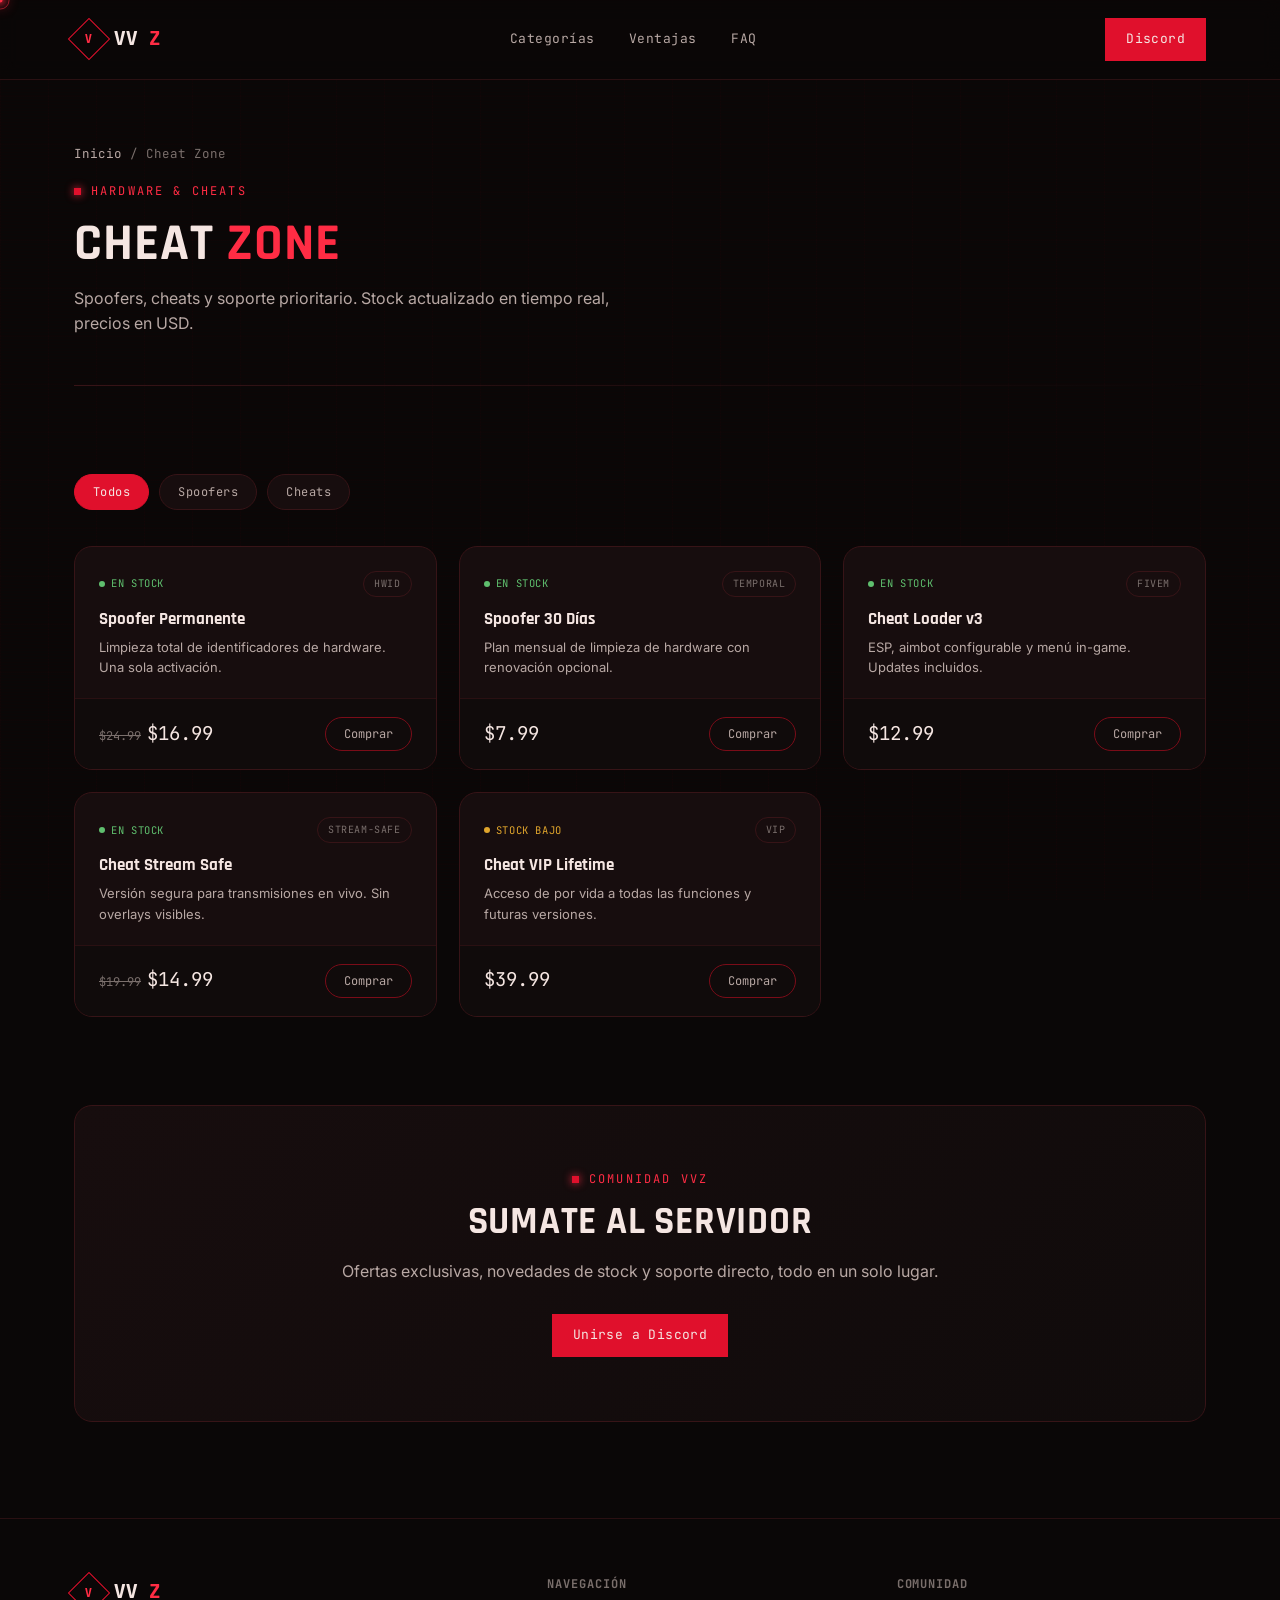
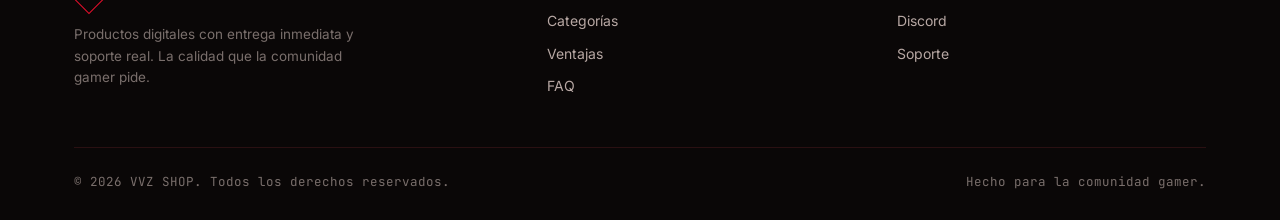
==== cheat-zone.html @ 2f13028e "Add files via upload" ====
<!DOCTYPE html>
<html lang="es">
<head>
<meta charset="UTF-8">
<meta name="viewport" content="width=device-width, initial-scale=1.0">
<title>Cheat Zone — VVZ Store</title>
<meta name="description" content="Spoofers, cheats y soporte prioritario. Catálogo Cheat Zone de VVZ Store.">
<link rel="preconnect" href="https://fonts.googleapis.com">
<link rel="preconnect" href="https://fonts.gstatic.com" crossorigin>
<link href="https://fonts.googleapis.com/css2?family=Rajdhani:wght@500;600;700&family=Inter:wght@400;500;600;700&family=JetBrains+Mono:wght@400;500;700&display=swap" rel="stylesheet">
<link rel="stylesheet" href="shared.css">
</head>
<body>

<canvas id="trail" style="position:fixed;inset:0;pointer-events:none;z-index:9998;"></canvas>
<div class="glow-cursor" id="glow"></div>

<header>
  <nav class="nav">
    <a href="index.html" class="logo"><span class="mark"><span>V</span></span>VV<b>Z</b></a>
    <div class="nav-links">
      <a href="index.html#categorias">Categorías</a>
      <a href="index.html#ventajas">Ventajas</a>
      <a href="index.html#faq">FAQ</a>
    </div>
    <div class="nav-cta">
      <a href="https://discord.gg/fgKE6gKw79" target="_blank" rel="noopener" class="btn btn-fill">Discord</a>
    </div>
  </nav>
</header>

<main>

  <section class="page-hero">
    <div class="wrap">
      <div class="breadcrumb"><a href="index.html">Inicio</a> / Cheat Zone</div>
      <div class="eyebrow">Hardware &amp; Cheats</div>
      <h1>Cheat <em style="font-style:normal;color:var(--red-bright);">Zone</em></h1>
      <p>Spoofers, cheats y soporte prioritario. Stock actualizado en tiempo real, precios en USD.</p>
    </div>
  </section>

  <div class="wrap"><div class="divider"></div></div>

  <section>
    <div class="wrap">
      <div class="filter-bar">
        <button class="filter-btn active" data-filter="all">Todos</button>
        <button class="filter-btn" data-filter="spoofers">Spoofers</button>
        <button class="filter-btn" data-filter="cheats">Cheats</button>
      </div>

      <div class="product-grid">

        <div class="product-card" data-cat="spoofers">
          <div class="product-top">
            <div class="product-status">
              <span class="stock">En stock</span>
              <span class="badge">HWID</span>
            </div>
            <h4>Spoofer Permanente</h4>
            <p class="desc">Limpieza total de identificadores de hardware. Una sola activación.</p>
          </div>
          <div class="product-bottom">
            <div class="price"><span>$24.99</span>$16.99</div>
            <button class="buy-btn">Comprar</button>
          </div>
        </div>

        <div class="product-card" data-cat="spoofers">
          <div class="product-top">
            <div class="product-status">
              <span class="stock">En stock</span>
              <span class="badge">Temporal</span>
            </div>
            <h4>Spoofer 30 Días</h4>
            <p class="desc">Plan mensual de limpieza de hardware con renovación opcional.</p>
          </div>
          <div class="product-bottom">
            <div class="price">$7.99</div>
            <button class="buy-btn">Comprar</button>
          </div>
        </div>

        <div class="product-card" data-cat="cheats">
          <div class="product-top">
            <div class="product-status">
              <span class="stock">En stock</span>
              <span class="badge">FiveM</span>
            </div>
            <h4>Cheat Loader v3</h4>
            <p class="desc">ESP, aimbot configurable y menú in-game. Updates incluidos.</p>
          </div>
          <div class="product-bottom">
            <div class="price">$12.99</div>
            <button class="buy-btn">Comprar</button>
          </div>
        </div>

        <div class="product-card" data-cat="cheats">
          <div class="product-top">
            <div class="product-status">
              <span class="stock">En stock</span>
              <span class="badge">Stream-safe</span>
            </div>
            <h4>Cheat Stream Safe</h4>
            <p class="desc">Versión segura para transmisiones en vivo. Sin overlays visibles.</p>
          </div>
          <div class="product-bottom">
            <div class="price"><span>$19.99</span>$14.99</div>
            <button class="buy-btn">Comprar</button>
          </div>
        </div>

        <div class="product-card" data-cat="cheats">
          <div class="product-top">
            <div class="product-status">
              <span class="stock low">Stock bajo</span>
              <span class="badge">VIP</span>
            </div>
            <h4>Cheat VIP Lifetime</h4>
            <p class="desc">Acceso de por vida a todas las funciones y futuras versiones.</p>
          </div>
          <div class="product-bottom">
            <div class="price">$39.99</div>
            <button class="buy-btn">Comprar</button>
          </div>
        </div>

      </div>
    </div>
  </section>

  <div class="wrap" style="padding-bottom:96px;">
    <div class="cta-band" style="border:1px solid var(--line); background:linear-gradient(135deg, var(--surface), var(--bg-soft)); padding:64px 56px; text-align:center; position:relative; overflow:hidden; border-radius:18px;">
      <div class="eyebrow" style="justify-content:center;">Comunidad VVZ</div>
      <h2 style="font-size:clamp(26px,4vw,38px);margin:14px 0 16px;">Sumate al servidor</h2>
      <p style="color:var(--text-dim);margin-bottom:30px;">Ofertas exclusivas, novedades de stock y soporte directo, todo en un solo lugar.</p>
      <a href="https://discord.gg/fgKE6gKw79" target="_blank" rel="noopener" class="btn btn-fill">Unirse a Discord</a>
    </div>
  </div>

</main>

<footer>
  <div class="wrap">
    <div class="footer-grid">
      <div class="footer-brand">
        <a href="index.html" class="logo"><span class="mark"><span>V</span></span>VV<b>Z</b></a>
        <p>Productos digitales con entrega inmediata y soporte real. La calidad que la comunidad gamer pide.</p>
      </div>
      <div class="footer-col">
        <h5>Navegación</h5>
        <a href="index.html#categorias">Categorías</a>
        <a href="index.html#ventajas">Ventajas</a>
        <a href="index.html#faq">FAQ</a>
      </div>
      <div class="footer-col">
        <h5>Comunidad</h5>
        <a href="https://discord.gg/fgKE6gKw79" target="_blank" rel="noopener">Discord</a>
        <a href="#">Soporte</a>
      </div>
    </div>
    <div class="footer-bottom">
      <span>© 2026 VVZ SHOP. Todos los derechos reservados.</span>
      <span>Hecho para la comunidad gamer.</span>
    </div>
  </div>
</footer>

<script src="shared.js"></script>

</body>
</html>
---- shared.css ----
:root{
  --bg: #0a0707;
  --bg-soft: #100b0b;
  --surface: #170d0e;
  --surface-2: #1d1011;
  --line: #371417;
  --line-soft: #2a1012;
  --maroon: #7a0c18;
  --maroon-deep: #4a0710;
  --red: #e0102c;
  --red-bright: #ff2c44;
  --text: #f5e6e2;
  --text-dim: #b8a8a4;
  --text-mute: #7a6f6c;
  --mono: 'JetBrains Mono', monospace;
  --display: 'Rajdhani', sans-serif;
  --body: 'Inter', sans-serif;
}

*{margin:0;padding:0;box-sizing:border-box;}

html{scroll-behavior:smooth;}

body{
  background:var(--bg);
  color:var(--text);
  font-family:var(--body);
  line-height:1.6;
  overflow-x:hidden;
  position:relative;
}

/* signature ambient background: scanlines + grid + glow */
body::before{
  content:"";
  position:fixed;
  inset:0;
  background-image:
    repeating-linear-gradient(0deg, rgba(224,16,44,0.025) 0px, rgba(224,16,44,0.025) 1px, transparent 1px, transparent 3px),
    linear-gradient(rgba(122,12,24,0.07) 1px, transparent 1px),
    linear-gradient(90deg, rgba(122,12,24,0.07) 1px, transparent 1px);
  background-size: 100% 3px, 48px 48px, 48px 48px;
  pointer-events:none;
  z-index:1;
  opacity:0.6;
}

body{cursor:none;}

.glow-cursor{
  position:fixed;
  width:5px;
  height:5px;
  border-radius:50%;
  background:var(--red-bright);
  box-shadow:
    0 0 6px 1px rgba(255,44,68,0.9),
    0 0 13px 4px rgba(255,44,68,0.45);
  pointer-events:none;
  z-index:9999;
  transform:translate(-50%,-50%);
  transition:transform .08s ease-out, opacity .2s;
}
.glow-cursor::after{
  content:"";
  position:absolute;
  top:50%;left:50%;
  width:16px;height:16px;
  border:1px solid rgba(255,44,68,0.5);
  border-radius:50%;
  transform:translate(-50%,-50%);
}

@media (hover: none), (max-width: 720px){
  body{cursor:auto;}
  .glow-cursor{display:none;}
  #trail{display:none;}
}

a{color:inherit;text-decoration:none;}
ul{list-style:none;}
img{max-width:100%;display:block;}

.wrap{
  max-width:1180px;
  margin:0 auto;
  padding:0 24px;
  position:relative;
  z-index:2;
}

.eyebrow{
  font-family:var(--mono);
  font-size:12px;
  letter-spacing:.18em;
  text-transform:uppercase;
  color:var(--red-bright);
  display:flex;
  align-items:center;
  gap:10px;
}
.eyebrow::before{
  content:"";
  width:7px;height:7px;
  background:var(--red);
  box-shadow:0 0 8px var(--red-bright);
  display:inline-block;
}

h1,h2,h3,h4{
  font-family:var(--display);
  font-weight:700;
  text-transform:uppercase;
  letter-spacing:.02em;
  line-height:1.05;
}

/* ---------- HEADER ---------- */
header{
  position:sticky;
  top:0;
  z-index:50;
  background:rgba(10,7,7,0.82);
  backdrop-filter:blur(10px);
  border-bottom:1px solid var(--line-soft);
}
.nav{
  display:flex;
  align-items:center;
  justify-content:space-between;
  padding:18px 24px;
  max-width:1180px;
  margin:0 auto;
}
.logo{
  font-family:var(--display);
  font-weight:700;
  font-size:22px;
  letter-spacing:.06em;
  display:flex;
  align-items:center;
  gap:10px;
}
.logo .mark{
  width:30px;height:30px;
  border:1.5px solid var(--red);
  display:flex;
  align-items:center;
  justify-content:center;
  font-size:13px;
  color:var(--red-bright);
  position:relative;
  transform:rotate(45deg);
}
.logo .mark span{transform:rotate(-45deg);}
.logo b{color:var(--red-bright);}

.nav-links{
  display:flex;
  gap:34px;
  font-family:var(--mono);
  font-size:13px;
  letter-spacing:.04em;
}
.nav-links a{
  color:var(--text-dim);
  transition:color .2s;
  position:relative;
  padding:4px 0;
}
.nav-links a:hover, .nav-links a:focus-visible{color:var(--text);}
.nav-links a::after{
  content:"";
  position:absolute;
  left:0;bottom:0;
  width:0;height:1px;
  background:var(--red);
  transition:width .25s;
}
.nav-links a:hover::after{width:100%;}
.nav-links a.active{color:var(--text);}
.nav-links a.active::after{width:100%;}

.nav-cta{
  display:flex;
  align-items:center;
  gap:16px;
}

.btn{
  font-family:var(--mono);
  font-size:13px;
  letter-spacing:.03em;
  padding:10px 20px;
  border:1px solid var(--red);
  color:var(--text);
  background:transparent;
  cursor:pointer;
  transition:all .2s;
  display:inline-flex;
  align-items:center;
  gap:8px;
  white-space:nowrap;
}
.btn:hover, .btn:focus-visible{
  background:var(--red);
  box-shadow:0 0 22px rgba(224,16,44,0.45);
}
.btn-fill{
  background:var(--red);
  border-color:var(--red);
}
.btn-fill:hover{
  background:var(--red-bright);
  border-color:var(--red-bright);
}
.btn-ghost{
  border-color:var(--line);
  color:var(--text-dim);
}
.btn-ghost:hover{
  background:var(--surface-2);
  border-color:var(--maroon);
  color:var(--text);
  box-shadow:none;
}

.menu-toggle{display:none;}

/* ---------- SECTION SHELL ---------- */
section{padding:88px 0;position:relative;}
.section-head{
  margin-bottom:48px;
  max-width:640px;
}
.section-head h2{
  font-size:clamp(28px,4vw,40px);
  margin:14px 0 14px;
}
.section-head p{color:var(--text-dim);font-size:16px;}

.divider{
  height:1px;
  background:linear-gradient(90deg, var(--line), transparent);
}

/* ---------- PAGE HEADER (catalog pages) ---------- */
.page-hero{
  padding:64px 0 48px;
  position:relative;
}
.page-hero h1{
  font-size:clamp(34px,5vw,52px);
  margin:16px 0 14px;
}
.page-hero p{
  color:var(--text-dim);
  font-size:16px;
  max-width:560px;
}
.breadcrumb{
  font-family:var(--mono);
  font-size:12.5px;
  color:var(--text-mute);
  margin-bottom:18px;
  display:flex;
  align-items:center;
  gap:8px;
}
.breadcrumb a{color:var(--text-dim);transition:color .2s;}
.breadcrumb a:hover{color:var(--red-bright);}

/* ---------- PRODUCT CARDS (rounded) ---------- */
.filter-bar{
  display:flex;
  gap:10px;
  margin-bottom:36px;
  flex-wrap:wrap;
}
.filter-btn{
  font-family:var(--mono);
  font-size:12px;
  letter-spacing:.04em;
  padding:9px 18px;
  border-radius:999px;
  border:1px solid var(--line);
  background:var(--surface);
  color:var(--text-dim);
  cursor:pointer;
  transition:all .2s;
}
.filter-btn:hover{border-color:var(--maroon);color:var(--text);}
.filter-btn.active{
  background:var(--red);
  border-color:var(--red);
  color:var(--text);
}

.product-grid{
  display:grid;
  grid-template-columns:repeat(3,1fr);
  gap:22px;
}
.product-card{
  background:var(--surface);
  border:1px solid var(--line);
  border-radius:18px;
  overflow:hidden;
  transition:border-color .25s, transform .2s;
  display:flex;
  flex-direction:column;
}
.product-card:hover{border-color:var(--red);transform:translateY(-3px);}
.product-top{
  padding:24px 24px 0;
  flex:1;
}
.product-status{
  display:flex;
  justify-content:space-between;
  align-items:center;
  margin-bottom:14px;
}
.stock{
  font-family:var(--mono);
  font-size:10.5px;
  letter-spacing:.06em;
  text-transform:uppercase;
  color:#5fbf6e;
  display:flex;
  align-items:center;
  gap:6px;
}
.stock::before{content:"";width:6px;height:6px;border-radius:50%;background:#5fbf6e;}
.stock.low{color:#e0a52c;}
.stock.low::before{background:#e0a52c;}
.badge{
  font-family:var(--mono);
  font-size:10px;
  letter-spacing:.06em;
  text-transform:uppercase;
  color:var(--text-mute);
  border:1px solid var(--line);
  border-radius:999px;
  padding:4px 10px;
}
.product-card h4{
  font-size:17px;
  margin-bottom:8px;
  letter-spacing:0;
  text-transform:none;
  font-family:var(--display);
  font-weight:700;
}
.product-card .desc{
  font-size:13px;
  color:var(--text-dim);
  margin-bottom:20px;
  min-height:36px;
}
.product-bottom{
  display:flex;
  align-items:center;
  justify-content:space-between;
  padding:18px 24px;
  border-top:1px solid var(--line-soft);
  background:var(--bg-soft);
}
.price{
  font-family:var(--mono);
  font-size:19px;
  color:var(--text);
}
.price span{
  font-size:12px;
  color:var(--text-mute);
  text-decoration:line-through;
  margin-right:6px;
}
.buy-btn{
  font-family:var(--mono);
  font-size:12px;
  padding:8px 18px;
  border-radius:999px;
  background:transparent;
  border:1px solid var(--maroon);
  color:var(--text-dim);
  cursor:pointer;
  transition:all .2s;
}
.buy-btn:hover{background:var(--red);border-color:var(--red);color:#fff;}

/* ---------- FOOTER ---------- */
footer{
  border-top:1px solid var(--line-soft);
  padding:56px 0 28px;
}
.footer-grid{
  display:grid;
  grid-template-columns:1.4fr 1fr 1fr;
  gap:40px;
  margin-bottom:40px;
}
.footer-brand p{color:var(--text-mute);font-size:13.5px;margin-top:14px;max-width:280px;}
.footer-col h5{
  font-family:var(--mono);
  font-size:12px;
  letter-spacing:.08em;
  text-transform:uppercase;
  color:var(--text-mute);
  margin-bottom:16px;
}
.footer-col a{
  display:block;
  color:var(--text-dim);
  font-size:14px;
  margin-bottom:10px;
  transition:color .2s;
}
.footer-col a:hover{color:var(--red-bright);}
.footer-bottom{
  border-top:1px solid var(--line-soft);
  padding-top:24px;
  display:flex;
  justify-content:space-between;
  font-size:12.5px;
  color:var(--text-mute);
  font-family:var(--mono);
}

/* ---------- FOCUS / A11Y ---------- */
a:focus-visible, button:focus-visible{
  outline:2px solid var(--red-bright);
  outline-offset:2px;
}

@media (prefers-reduced-motion: reduce){
  *{animation:none !important; transition:none !important;}
}

/* ---------- RESPONSIVE ---------- */
@media (max-width: 980px){
  .footer-grid{grid-template-columns:1fr;gap:28px;}
  .product-grid{grid-template-columns:repeat(2,1fr);}
}
@media (max-width: 720px){
  .nav-links{display:none;}
  .product-grid{grid-template-columns:1fr;}
}
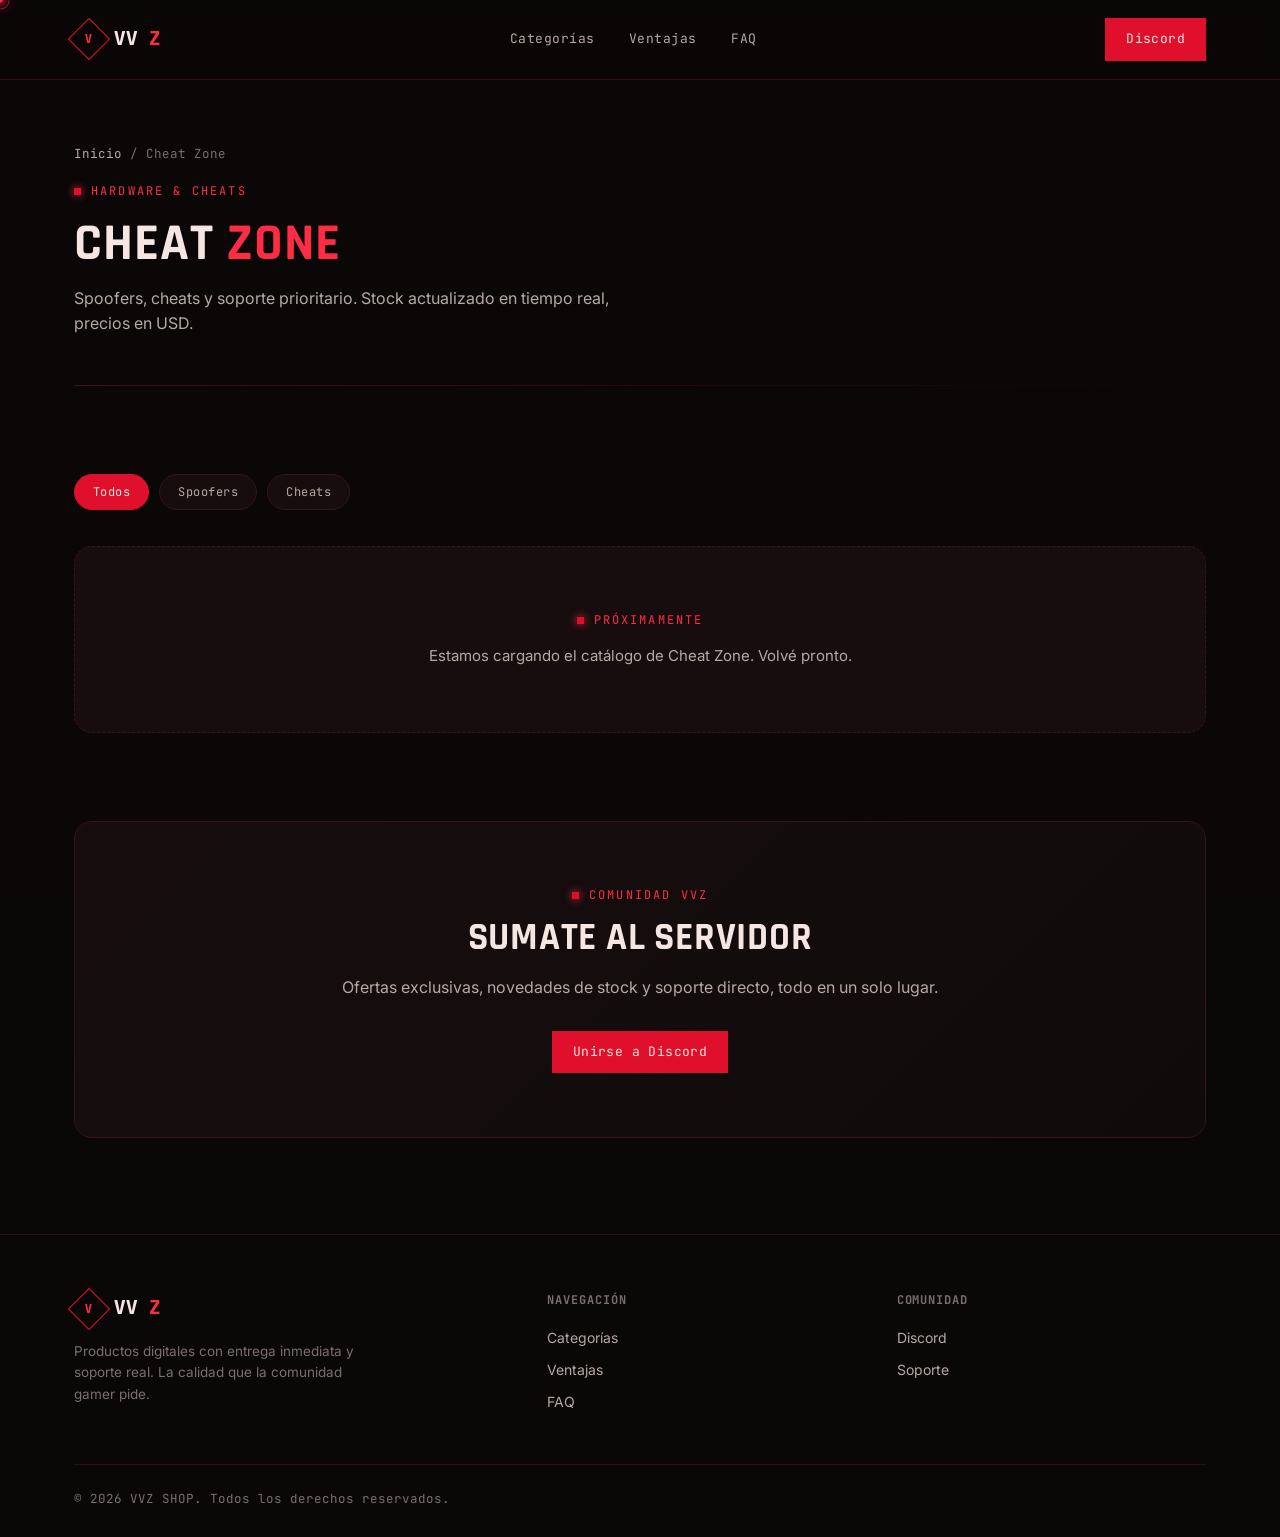
==== commit b129d440: "Add files via upload" ====
--- a/cheat-zone.html
+++ b/cheat-zone.html
@@ -24,7 +24,7 @@
       <a href="index.html#faq">FAQ</a>
     </div>
     <div class="nav-cta">
-      <a href="https://discord.gg/fgKE6gKw79" target="_blank" rel="noopener" class="btn btn-fill">Discord</a>
+      <a href="https://discord.gg/AFREHdbmTz" target="_blank" rel="noopener" class="btn btn-fill">Discord</a>
     </div>
   </nav>
 </header>
@@ -51,82 +51,10 @@
       </div>
 
       <div class="product-grid">
-
-        <div class="product-card" data-cat="spoofers">
-          <div class="product-top">
-            <div class="product-status">
-              <span class="stock">En stock</span>
-              <span class="badge">HWID</span>
-            </div>
-            <h4>Spoofer Permanente</h4>
-            <p class="desc">Limpieza total de identificadores de hardware. Una sola activación.</p>
-          </div>
-          <div class="product-bottom">
-            <div class="price"><span>$24.99</span>$16.99</div>
-            <button class="buy-btn">Comprar</button>
-          </div>
+        <div class="empty-state">
+          <div class="eyebrow" style="justify-content:center;">Próximamente</div>
+          <p>Estamos cargando el catálogo de Cheat Zone. Volvé pronto.</p>
         </div>
-
-        <div class="product-card" data-cat="spoofers">
-          <div class="product-top">
-            <div class="product-status">
-              <span class="stock">En stock</span>
-              <span class="badge">Temporal</span>
-            </div>
-            <h4>Spoofer 30 Días</h4>
-            <p class="desc">Plan mensual de limpieza de hardware con renovación opcional.</p>
-          </div>
-          <div class="product-bottom">
-            <div class="price">$7.99</div>
-            <button class="buy-btn">Comprar</button>
-          </div>
-        </div>
-
-        <div class="product-card" data-cat="cheats">
-          <div class="product-top">
-            <div class="product-status">
-              <span class="stock">En stock</span>
-              <span class="badge">FiveM</span>
-            </div>
-            <h4>Cheat Loader v3</h4>
-            <p class="desc">ESP, aimbot configurable y menú in-game. Updates incluidos.</p>
-          </div>
-          <div class="product-bottom">
-            <div class="price">$12.99</div>
-            <button class="buy-btn">Comprar</button>
-          </div>
-        </div>
-
-        <div class="product-card" data-cat="cheats">
-          <div class="product-top">
-            <div class="product-status">
-              <span class="stock">En stock</span>
-              <span class="badge">Stream-safe</span>
-            </div>
-            <h4>Cheat Stream Safe</h4>
-            <p class="desc">Versión segura para transmisiones en vivo. Sin overlays visibles.</p>
-          </div>
-          <div class="product-bottom">
-            <div class="price"><span>$19.99</span>$14.99</div>
-            <button class="buy-btn">Comprar</button>
-          </div>
-        </div>
-
-        <div class="product-card" data-cat="cheats">
-          <div class="product-top">
-            <div class="product-status">
-              <span class="stock low">Stock bajo</span>
-              <span class="badge">VIP</span>
-            </div>
-            <h4>Cheat VIP Lifetime</h4>
-            <p class="desc">Acceso de por vida a todas las funciones y futuras versiones.</p>
-          </div>
-          <div class="product-bottom">
-            <div class="price">$39.99</div>
-            <button class="buy-btn">Comprar</button>
-          </div>
-        </div>
-
       </div>
     </div>
   </section>
@@ -136,7 +64,7 @@
       <div class="eyebrow" style="justify-content:center;">Comunidad VVZ</div>
       <h2 style="font-size:clamp(26px,4vw,38px);margin:14px 0 16px;">Sumate al servidor</h2>
       <p style="color:var(--text-dim);margin-bottom:30px;">Ofertas exclusivas, novedades de stock y soporte directo, todo en un solo lugar.</p>
-      <a href="https://discord.gg/fgKE6gKw79" target="_blank" rel="noopener" class="btn btn-fill">Unirse a Discord</a>
+      <a href="https://discord.gg/AFREHdbmTz" target="_blank" rel="noopener" class="btn btn-fill">Unirse a Discord</a>
     </div>
   </div>
 
@@ -157,13 +85,12 @@
       </div>
       <div class="footer-col">
         <h5>Comunidad</h5>
-        <a href="https://discord.gg/fgKE6gKw79" target="_blank" rel="noopener">Discord</a>
+        <a href="https://discord.gg/AFREHdbmTz" target="_blank" rel="noopener">Discord</a>
         <a href="#">Soporte</a>
       </div>
     </div>
     <div class="footer-bottom">
       <span>© 2026 VVZ SHOP. Todos los derechos reservados.</span>
-      <span>Hecho para la comunidad gamer.</span>
     </div>
   </div>
 </footer>
--- a/shared.css
+++ b/shared.css
@@ -301,6 +301,16 @@
   grid-template-columns:repeat(3,1fr);
   gap:22px;
 }
+.empty-state{
+  grid-column:1 / -1;
+  border:1px dashed var(--line);
+  border-radius:18px;
+  padding:64px 32px;
+  text-align:center;
+  background:var(--surface);
+}
+.empty-state .eyebrow{margin-bottom:14px;}
+.empty-state p{color:var(--text-dim);font-size:15px;}
 .product-card{
   background:var(--surface);
   border:1px solid var(--line);
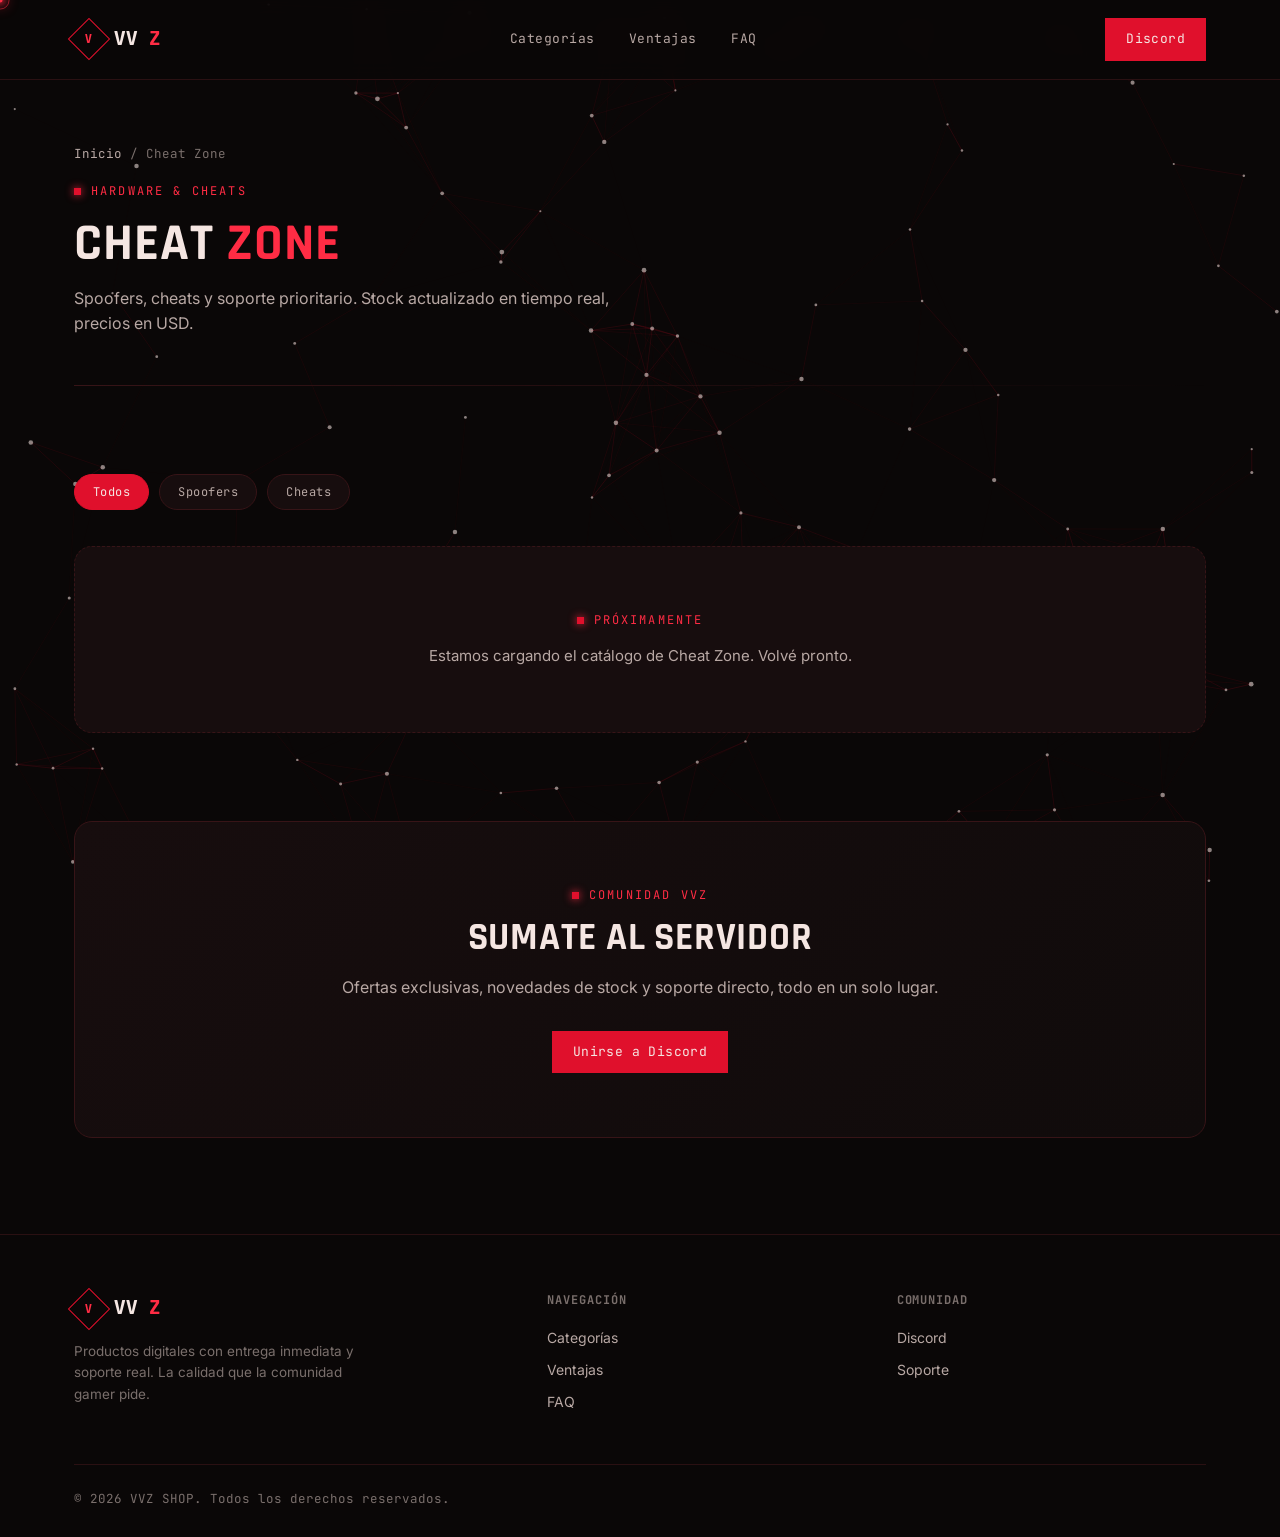
==== commit f8e38050: "Add files via upload" ====
--- a/cheat-zone.html
+++ b/cheat-zone.html
@@ -12,6 +12,7 @@
 </head>
 <body>
 
+<canvas id="bg-particles"></canvas>
 <canvas id="trail" style="position:fixed;inset:0;pointer-events:none;z-index:9998;"></canvas>
 <div class="glow-cursor" id="glow"></div>
 
--- a/shared.css
+++ b/shared.css
@@ -30,19 +30,12 @@
   position:relative;
 }
 
-/* signature ambient background: scanlines + grid + glow */
-body::before{
-  content:"";
+/* signature ambient background: constellation particles canvas sits behind content via #bg-particles */
+#bg-particles{
   position:fixed;
   inset:0;
-  background-image:
-    repeating-linear-gradient(0deg, rgba(224,16,44,0.025) 0px, rgba(224,16,44,0.025) 1px, transparent 1px, transparent 3px),
-    linear-gradient(rgba(122,12,24,0.07) 1px, transparent 1px),
-    linear-gradient(90deg, rgba(122,12,24,0.07) 1px, transparent 1px);
-  background-size: 100% 3px, 48px 48px, 48px 48px;
+  z-index:0;
   pointer-events:none;
-  z-index:1;
-  opacity:0.6;
 }
 
 body{cursor:none;}
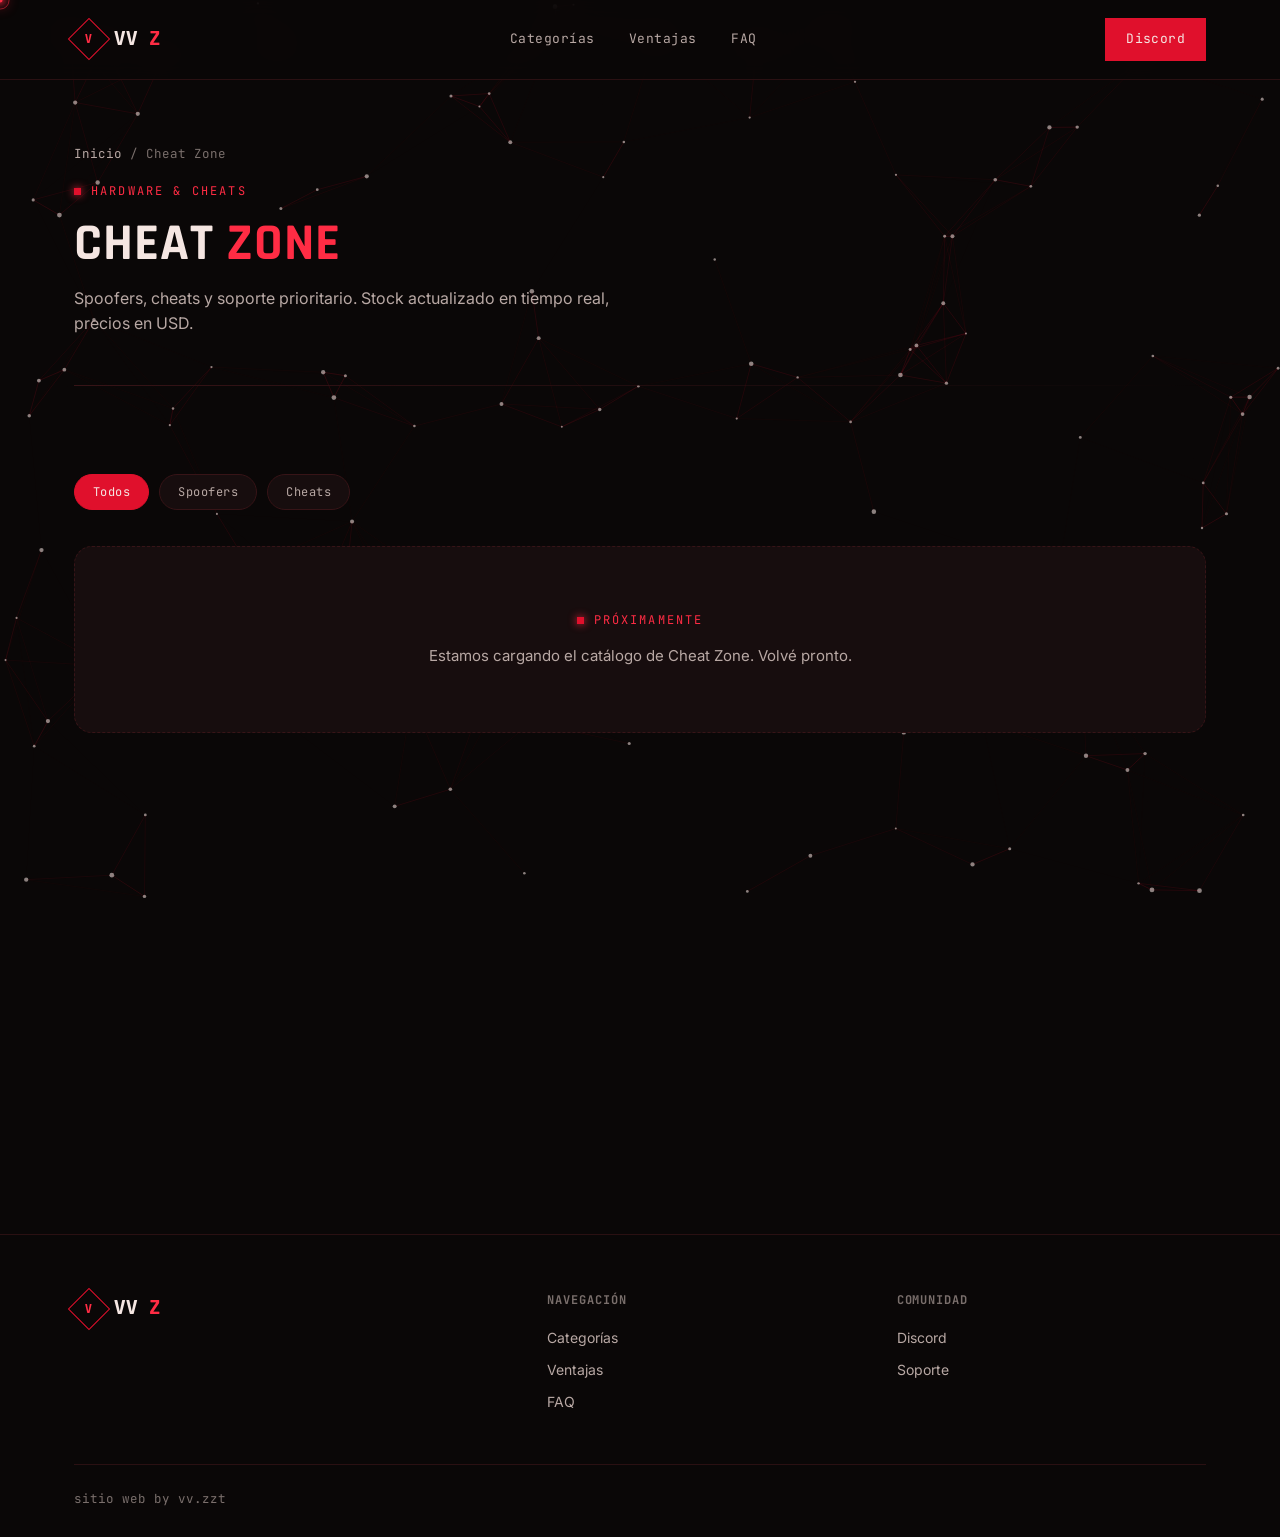
==== commit 5e443b76: "Add files via upload" ====
--- a/cheat-zone.html
+++ b/cheat-zone.html
@@ -44,7 +44,7 @@
   <div class="wrap"><div class="divider"></div></div>
 
   <section>
-    <div class="wrap">
+    <div class="wrap reveal">
       <div class="filter-bar">
         <button class="filter-btn active" data-filter="all">Todos</button>
         <button class="filter-btn" data-filter="spoofers">Spoofers</button>
@@ -60,7 +60,7 @@
     </div>
   </section>
 
-  <div class="wrap" style="padding-bottom:96px;">
+  <div class="wrap reveal" style="padding-bottom:96px;">
     <div class="cta-band" style="border:1px solid var(--line); background:linear-gradient(135deg, var(--surface), var(--bg-soft)); padding:64px 56px; text-align:center; position:relative; overflow:hidden; border-radius:18px;">
       <div class="eyebrow" style="justify-content:center;">Comunidad VVZ</div>
       <h2 style="font-size:clamp(26px,4vw,38px);margin:14px 0 16px;">Sumate al servidor</h2>
@@ -76,7 +76,6 @@
     <div class="footer-grid">
       <div class="footer-brand">
         <a href="index.html" class="logo"><span class="mark"><span>V</span></span>VV<b>Z</b></a>
-        <p>Productos digitales con entrega inmediata y soporte real. La calidad que la comunidad gamer pide.</p>
       </div>
       <div class="footer-col">
         <h5>Navegación</h5>
@@ -91,7 +90,7 @@
       </div>
     </div>
     <div class="footer-bottom">
-      <span>© 2026 VVZ SHOP. Todos los derechos reservados.</span>
+      <span>sitio web by vv.zzt</span>
     </div>
   </div>
 </footer>
--- a/shared.css
+++ b/shared.css
@@ -441,6 +441,17 @@
   *{animation:none !important; transition:none !important;}
 }
 
+/* ---------- SCROLL REVEAL ---------- */
+.reveal{
+  opacity:0;
+  transform:translateY(22px);
+  transition:opacity .7s ease, transform .7s ease;
+}
+.reveal.visible{
+  opacity:1;
+  transform:translateY(0);
+}
+
 /* ---------- RESPONSIVE ---------- */
 @media (max-width: 980px){
   .footer-grid{grid-template-columns:1fr;gap:28px;}
